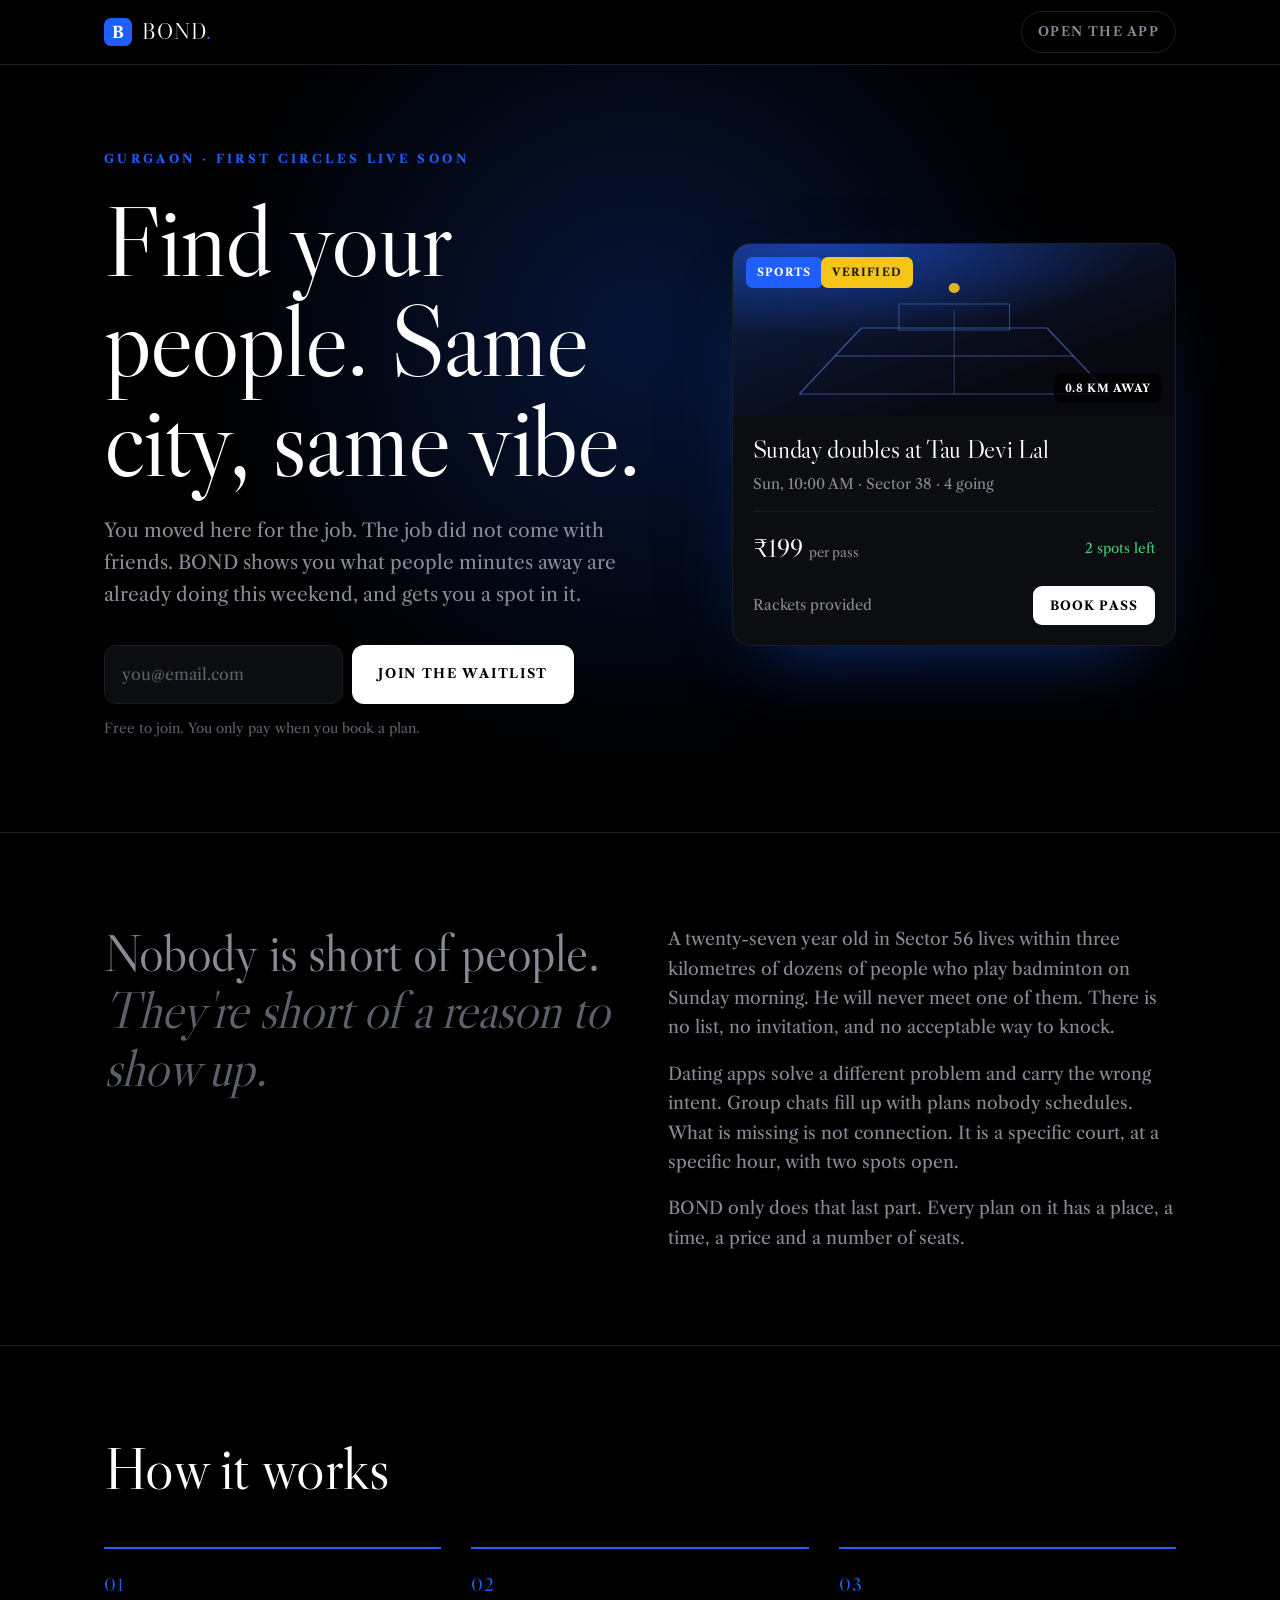
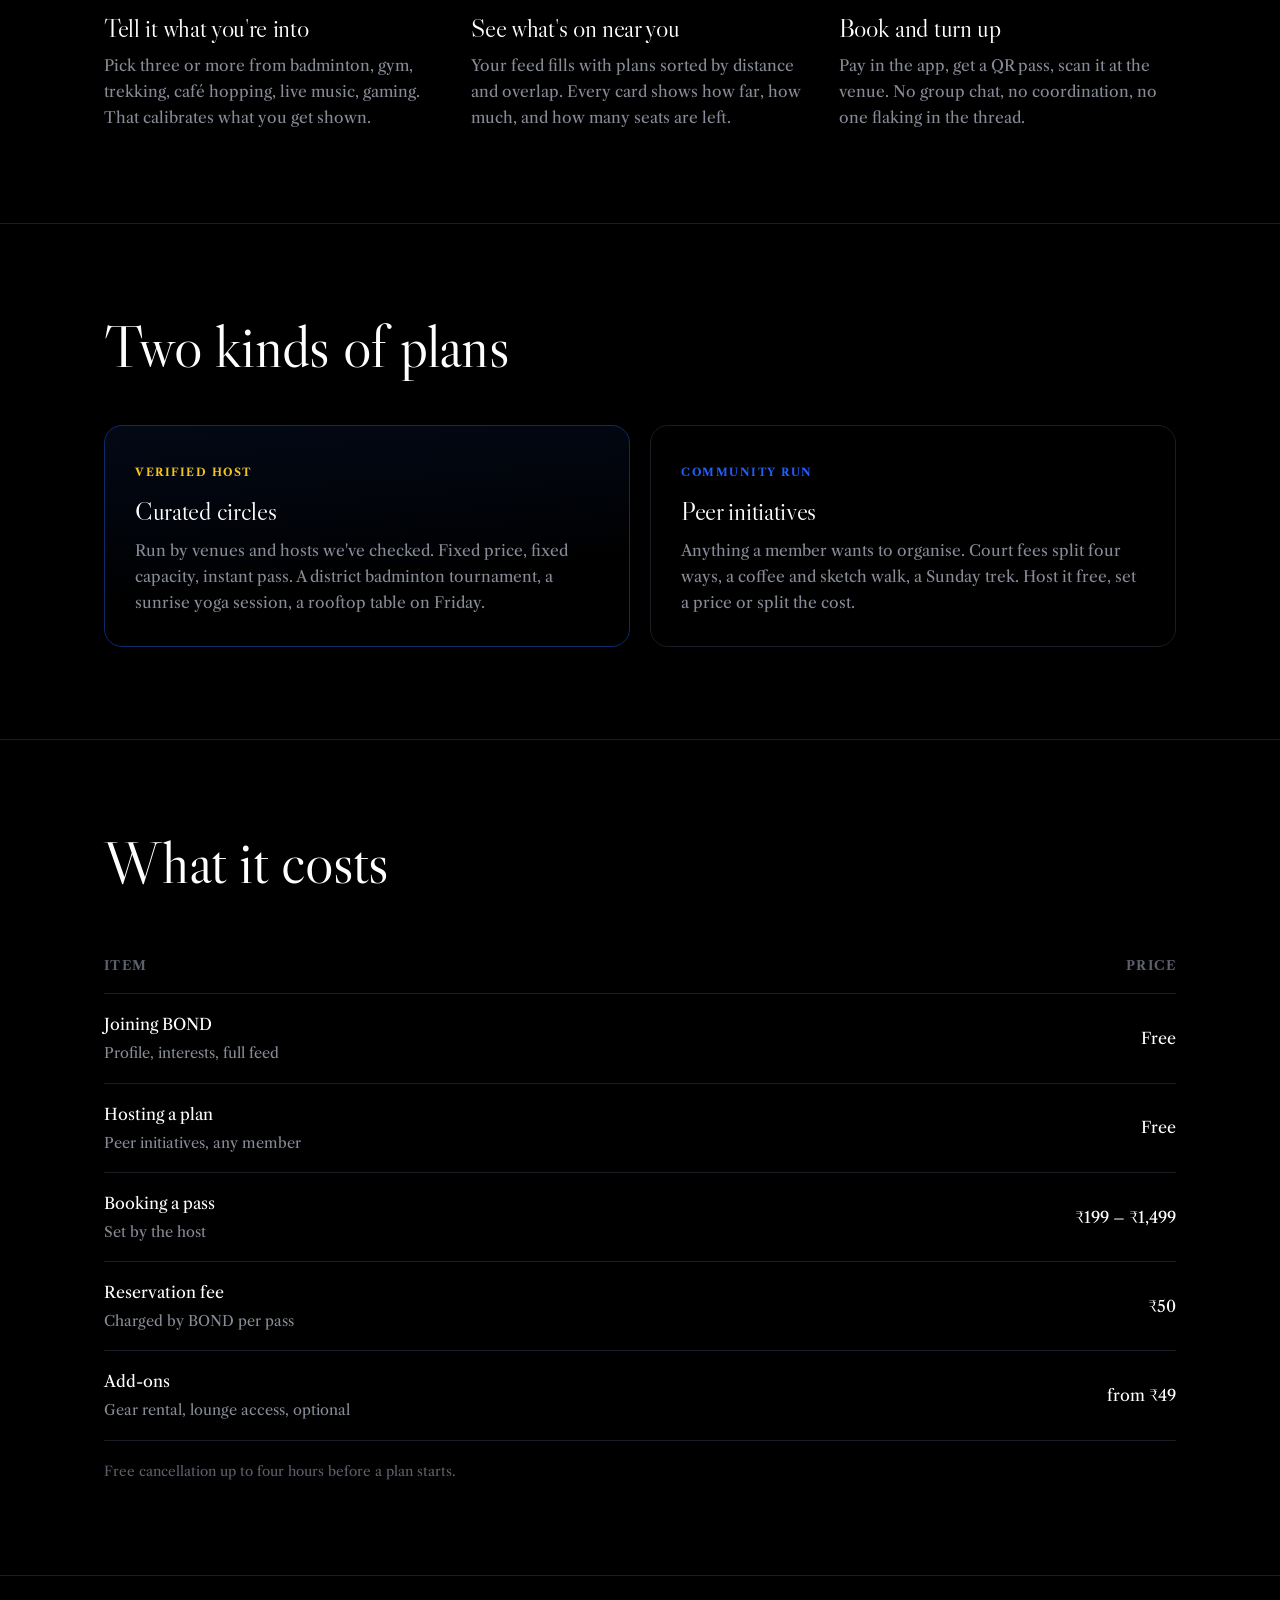
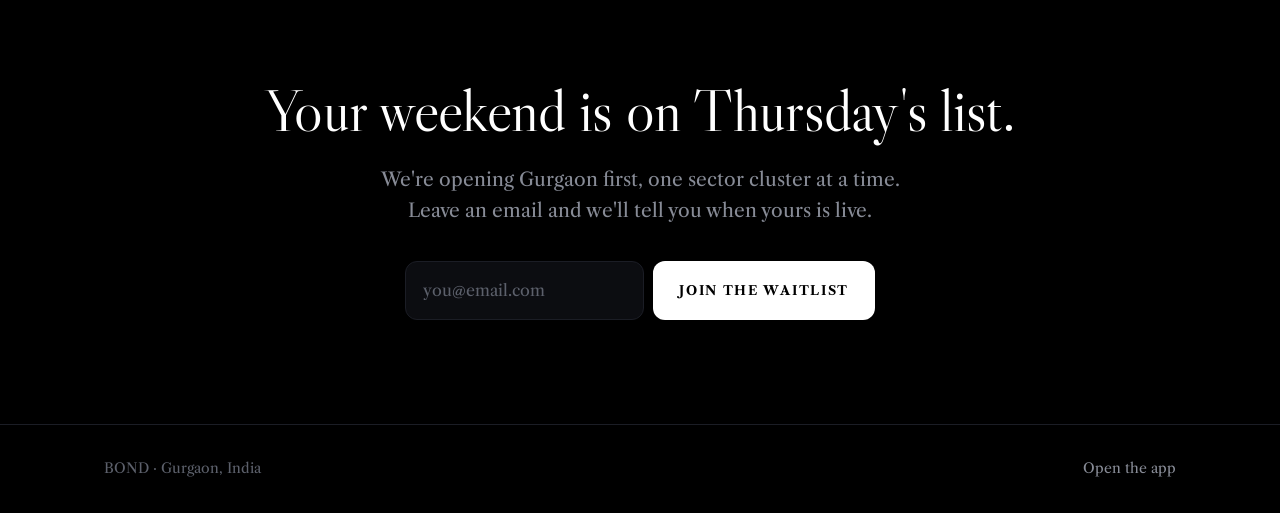
==== index.html @ ca1e25bb "Rename index.html.html to index.html" ====
<!DOCTYPE html>
<html lang="en">
<head>
<meta charset="utf-8">
<meta name="viewport" content="width=device-width, initial-scale=1, viewport-fit=cover">
<title>BOND — Find your people in Gurgaon</title>
<meta name="description" content="BOND finds the people near you already doing the thing you want to do. Book a badminton court, a trek or a coffee walk in three taps. Launching in Gurgaon.">
<meta property="og:title" content="BOND — Find your people">
<meta property="og:description" content="Same city, same vibe. Real plans with people who live minutes away. Launching in Gurgaon.">
<meta property="og:type" content="website">
<link rel="preconnect" href="https://fonts.googleapis.com">
<link rel="preconnect" href="https://fonts.gstatic.com" crossorigin>
<link href="https://fonts.googleapis.com/css2?family=Libre+Caslon+Display&family=Libre+Caslon+Text:ital,wght@0,400;0,700;1,400&display=swap" rel="stylesheet">
<style>
  :root{
    --ink:#000000;
    --raise:#0C0D11;
    --line:#1B1D25;
    --blue:#1F5FFF;
    --blue-dim:#0E2A6B;
    --coral:#F0473E;
    --gold:#F5C518;
    --green:#3FD07A;
    --fg:#FFFFFF;
    --mut:#878B96;
    --mut2:#5C606B;
    box-sizing:border-box;
    padding-top:env(safe-area-inset-top,0px);
    padding-bottom:env(safe-area-inset-bottom,0px);
  }
  *,*::before,*::after{box-sizing:inherit}
  html{scroll-padding-top:env(safe-area-inset-top,0px);-webkit-text-size-adjust:100%}
  body{
    margin:0;background:var(--ink);color:var(--fg);
    font-family:'Big Caslon','Libre Caslon Text','Libre Caslon Display',Georgia,'Times New Roman',serif;
    font-size:17.5px;line-height:1.68;
    -webkit-font-smoothing:antialiased;
  }
  .wrap{max-width:1120px;margin:0 auto;padding:0 24px}

  h1,h2,h3,.disp{
    font-family:'Big Caslon','Libre Caslon Display',Georgia,'Times New Roman',serif;
    font-weight:400;line-height:1.02;letter-spacing:-.012em;margin:0;
  }
  h1{font-size:clamp(50px,8.8vw,102px);line-height:.98;letter-spacing:-.02em}
  h2{font-size:clamp(34px,5vw,60px)}
  h3{font-size:clamp(21px,2.2vw,26px);line-height:1.18}
  p{margin:0}
  a{color:inherit}

  /* nav */
  nav{
    position:sticky;top:env(safe-area-inset-top,0px);z-index:40;
    background:rgba(0,0,0,.82);backdrop-filter:blur(14px);
    border-bottom:1px solid var(--line);
  }
  .navin{display:flex;align-items:center;justify-content:space-between;height:64px}
  .mark{display:flex;align-items:center;gap:10px;text-decoration:none}
  .mark i{
    width:28px;height:28px;border-radius:7px;background:var(--blue);
    display:grid;place-items:center;font-style:normal;font-size:16px;
    font-weight:900;
  }
  .mark b{font-family:'Big Caslon','Libre Caslon Display',Georgia,serif;font-weight:400;font-size:22px;letter-spacing:.04em}
  .mark b::after{content:'.';color:var(--blue)}
  .ghost{
    font-size:13px;letter-spacing:.11em;text-transform:uppercase;text-decoration:none;
    padding:9px 16px;border:1px solid var(--line);border-radius:999px;color:var(--mut);
    font-weight:600;transition:color .18s,border-color .18s;
  }
  .ghost:hover{color:#fff;border-color:#34384400}
  .ghost:hover{border-color:#3a3f4d}

  /* hero */
  header{padding:84px 0 92px;position:relative;overflow:hidden}
  header::before{
    content:'';position:absolute;inset:-30% 0 auto 50%;translate:-50% 0;
    width:min(1000px,130%);aspect-ratio:1;border-radius:50%;
    background:radial-gradient(circle,rgba(31,95,255,.22),transparent 62%);
    pointer-events:none;
  }
  .hero{position:relative;display:grid;grid-template-columns:1.12fr .88fr;gap:62px;align-items:center}
  .kick{
    font-size:12px;letter-spacing:.28em;color:var(--blue);
    font-weight:700;margin-bottom:22px;
  }
  .lede{color:var(--mut);font-size:clamp(17px,1.65vw,19px);max-width:46ch;margin-top:24px}

  form{display:flex;gap:9px;margin-top:34px;max-width:470px;flex-wrap:wrap}
  input[type=email]{
    flex:1 1 230px;min-width:0;background:var(--raise);color:#fff;
    border:1px solid var(--line);border-radius:12px;padding:15px 17px;
    font:inherit;font-size:16px;
  }
  input::placeholder{color:var(--mut2)}
  input:focus-visible,button:focus-visible,a:focus-visible{
    outline:2px solid var(--blue);outline-offset:3px;
  }
  button{
    background:#fff;color:#000;border:0;border-radius:12px;padding:15px 26px;
    font:inherit;font-size:13px;letter-spacing:.13em;text-transform:uppercase;
    font-weight:800;cursor:pointer;
  }
  button:hover{background:var(--blue);color:#fff}
  .fine{font-size:13.5px;color:var(--mut2);margin-top:14px}
  .ok{color:var(--green);font-size:15px;margin-top:20px;display:none}

  /* the pass object */
  .card{
    background:var(--raise);border:1px solid var(--line);border-radius:18px;overflow:hidden;
    box-shadow:0 34px 80px -40px rgba(31,95,255,.55);
  }
  .shot{
    height:172px;position:relative;
    background:
      radial-gradient(120% 90% at 20% 0%,rgba(31,95,255,.5),transparent 60%),
      linear-gradient(160deg,#10224e,#070810 72%);
  }
  .shot svg{position:absolute;inset:0;width:100%;height:100%}
  .chip{
    position:absolute;font-size:11px;letter-spacing:.12em;text-transform:uppercase;
    font-weight:700;padding:6px 11px;border-radius:7px;
  }
  .chip.cat{top:13px;left:13px;background:var(--blue);color:#fff}
  .chip.ver{top:13px;left:88px;background:var(--gold);color:#1a1300}
  .chip.km{bottom:13px;right:13px;background:rgba(0,0,0,.74);color:#fff;letter-spacing:.05em}
  .cbody{padding:18px 20px 20px}
  .cbody h3{margin-bottom:7px}
  .meta{color:var(--mut);font-size:14.5px}
  .split{
    display:flex;align-items:center;justify-content:space-between;
    margin-top:15px;padding-top:15px;border-top:1px solid var(--line);
  }
  .price{font-family:'Big Caslon','Libre Caslon Display',Georgia,serif;font-weight:400;font-size:26px}
  .price span{font-size:13px;color:var(--mut);font-weight:400;font-family:'Big Caslon','Libre Caslon Text',Georgia,serif}
  .spots{font-size:13.5px;color:var(--green)}
  .fake{
    background:#fff;color:#000;border-radius:9px;padding:9px 17px;font-size:12.5px;
    letter-spacing:.09em;text-transform:uppercase;font-weight:800;
  }

  /* sections */
  section{padding:92px 0;border-top:1px solid var(--line)}
  .stateline{
    font-family:'Big Caslon','Libre Caslon Display',Georgia,serif;font-weight:400;
    font-size:clamp(30px,4.3vw,52px);line-height:1.1;max-width:20ch;letter-spacing:-.015em;
  }
  .stateline em{font-style:italic;color:var(--mut2)}
  .two{display:grid;grid-template-columns:1fr 1fr;gap:56px;align-items:start}
  .two p{color:var(--mut);max-width:48ch}
  .two p + p{margin-top:17px}

  ol{list-style:none;counter-reset:s;padding:0;margin:48px 0 0;display:grid;gap:30px;grid-template-columns:repeat(3,1fr)}
  ol li{counter-increment:s;border-top:2px solid var(--blue);padding-top:20px}
  ol li::before{
    content:counter(s,decimal-leading-zero);display:block;
    font-family:'Big Caslon','Libre Caslon Display',Georgia,serif;font-weight:400;
    font-size:19px;color:var(--blue);letter-spacing:.06em;margin-bottom:12px;
  }
  ol li p{color:var(--mut);font-size:15.5px;margin-top:9px}

  .panels{display:grid;grid-template-columns:1fr 1fr;gap:20px;margin-top:48px}
  .panel{border:1px solid var(--line);border-radius:18px;padding:30px}
  .panel.lit{border-color:var(--blue-dim);background:linear-gradient(175deg,rgba(31,95,255,.09),transparent 70%)}
  .panel p{color:var(--mut);font-size:15.5px;margin-top:12px}
  .tag{
    display:inline-block;font-size:11px;letter-spacing:.14em;text-transform:uppercase;
    font-weight:700;color:var(--blue);margin-bottom:14px;
  }
  .panel.lit .tag{color:var(--gold)}

  table{width:100%;border-collapse:collapse;margin-top:44px;font-size:16px}
  th,td{text-align:left;padding:17px 0;border-bottom:1px solid var(--line)}
  th{font-weight:700;font-size:13px;letter-spacing:.11em;text-transform:uppercase;color:var(--mut2)}
  td:last-child,th:last-child{text-align:right}
  td em{font-style:normal;color:var(--mut);font-size:14.5px;display:block;margin-top:3px}

  .close{text-align:center;padding:104px 0}
  .close form{margin:34px auto 0;justify-content:center}
  footer{border-top:1px solid var(--line);padding:32px 0;color:var(--mut2);font-size:14px}
  .fin{display:flex;justify-content:space-between;gap:16px;flex-wrap:wrap}
  footer a{color:var(--mut);text-decoration:none}
  footer a:hover{color:#fff}

  @media (max-width:880px){
    .hero,.two,.panels{grid-template-columns:1fr;gap:44px}
    ol{grid-template-columns:1fr;gap:26px}
    header{padding:58px 0 68px}
    section{padding:70px 0}
    .close{padding:78px 0}
  }
  @media (prefers-reduced-motion:reduce){*{transition:none!important;animation:none!important}}
</style>
</head>
<body>

<nav><div class="wrap navin">
  <a class="mark" href="#top"><i>B</i><b>BOND</b></a>
  <a class="ghost" href="https://bond-968340508411.asia-southeast1.run.app">Open the app</a>
</div></nav>

<header id="top"><div class="wrap hero">
  <div>
    <p class="kick">GURGAON · FIRST CIRCLES LIVE SOON</p>
    <h1>Find your people. Same city, same vibe.</h1>
    <p class="lede">You moved here for the job. The job did not come with friends. BOND shows you what people minutes away are already doing this weekend, and gets you a spot in it.</p>

    <form id="wl" novalidate>
      <input type="email" id="em" placeholder="you@email.com" aria-label="Email address" required>
      <button type="submit">Join the waitlist</button>
    </form>
    <p class="fine">Free to join. You only pay when you book a plan.</p>
    <p class="ok" id="ok">You're on the list. We'll write when Gurgaon circles open.</p>
  </div>

  <div class="card" aria-label="Example plan on BOND">
    <div class="shot">
      <svg viewBox="0 0 400 172" preserveAspectRatio="none" aria-hidden="true">
        <g stroke="#5E8CFF" stroke-opacity=".5" fill="none" stroke-width="1.2">
          <path d="M60 150 L340 150 M92 112 L308 112 M116 84 L284 84"/>
          <path d="M60 150 L116 84 M340 150 L284 84"/>
          <path d="M200 66 L200 150" stroke-opacity=".28"/>
        </g>
        <rect x="150" y="60" width="100" height="26" fill="none" stroke="#5E8CFF" stroke-opacity=".45"/>
        <circle cx="200" cy="44" r="5" fill="#F5C518" fill-opacity=".9"/>
      </svg>
      <span class="chip cat">Sports</span>
      <span class="chip ver">Verified</span>
      <span class="chip km">0.8 km away</span>
    </div>
    <div class="cbody">
      <h3>Sunday doubles at Tau Devi Lal</h3>
      <p class="meta">Sun, 10:00 AM · Sector 38 · 4 going</p>
      <div class="split">
        <span class="price">₹199 <span>per pass</span></span>
        <span class="spots">2 spots left</span>
      </div>
      <div class="split" style="border:0;padding-top:13px;margin-top:2px">
        <span class="meta">Rackets provided</span>
        <span class="fake">Book pass</span>
      </div>
    </div>
  </div>
</div></header>

<section><div class="wrap two">
  <p class="stateline">Nobody is short of people. <em>They're short of a reason to show up.</em></p>
  <div>
    <p>A twenty-seven year old in Sector 56 lives within three kilometres of dozens of people who play badminton on Sunday morning. He will never meet one of them. There is no list, no invitation, and no acceptable way to knock.</p>
    <p>Dating apps solve a different problem and carry the wrong intent. Group chats fill up with plans nobody schedules. What is missing is not connection. It is a specific court, at a specific hour, with two spots open.</p>
    <p>BOND only does that last part. Every plan on it has a place, a time, a price and a number of seats.</p>
  </div>
</div></section>

<section><div class="wrap">
  <h2>How it works</h2>
  <ol>
    <li><h3>Tell it what you're into</h3><p>Pick three or more from badminton, gym, trekking, café hopping, live music, gaming. That calibrates what you get shown.</p></li>
    <li><h3>See what's on near you</h3><p>Your feed fills with plans sorted by distance and overlap. Every card shows how far, how much, and how many seats are left.</p></li>
    <li><h3>Book and turn up</h3><p>Pay in the app, get a QR pass, scan it at the venue. No group chat, no coordination, no one flaking in the thread.</p></li>
  </ol>
</div></section>

<section><div class="wrap">
  <h2>Two kinds of plans</h2>
  <div class="panels">
    <div class="panel lit">
      <span class="tag">Verified host</span>
      <h3>Curated circles</h3>
      <p>Run by venues and hosts we've checked. Fixed price, fixed capacity, instant pass. A district badminton tournament, a sunrise yoga session, a rooftop table on Friday.</p>
    </div>
    <div class="panel">
      <span class="tag">Community run</span>
      <h3>Peer initiatives</h3>
      <p>Anything a member wants to organise. Court fees split four ways, a coffee and sketch walk, a Sunday trek. Host it free, set a price or split the cost.</p>
    </div>
  </div>
</div></section>

<section><div class="wrap">
  <h2>What it costs</h2>
  <table>
    <tr><th>Item</th><th>Price</th></tr>
    <tr><td>Joining BOND<em>Profile, interests, full feed</em></td><td>Free</td></tr>
    <tr><td>Hosting a plan<em>Peer initiatives, any member</em></td><td>Free</td></tr>
    <tr><td>Booking a pass<em>Set by the host</em></td><td>₹199 – ₹1,499</td></tr>
    <tr><td>Reservation fee<em>Charged by BOND per pass</em></td><td>₹50</td></tr>
    <tr><td>Add-ons<em>Gear rental, lounge access, optional</em></td><td>from ₹49</td></tr>
  </table>
  <p class="fine" style="margin-top:20px">Free cancellation up to four hours before a plan starts.</p>
</div></section>

<section class="close"><div class="wrap">
  <h2>Your weekend is on Thursday's list.</h2>
  <p class="lede" style="margin:22px auto 0">We're opening Gurgaon first, one sector cluster at a time. Leave an email and we'll tell you when yours is live.</p>
  <form id="wl2" novalidate>
    <input type="email" id="em2" placeholder="you@email.com" aria-label="Email address" required>
    <button type="submit">Join the waitlist</button>
  </form>
  <p class="ok" id="ok2" style="margin-left:auto;margin-right:auto">You're on the list. We'll write when Gurgaon circles open.</p>
</div></section>

<footer><div class="wrap fin">
  <span>BOND · Gurgaon, India</span>
  <span><a href="https://bond-968340508411.asia-southeast1.run.app">Open the app</a></span>
</div></footer>

<script>
(function(){
  function wire(formId, inputId, okId){
    var f=document.getElementById(formId), i=document.getElementById(inputId), o=document.getElementById(okId);
    if(!f) return;
    f.addEventListener('submit',function(e){
      e.preventDefault();
      var v=(i.value||'').trim();
      if(!/^[^\s@]+@[^\s@]+\.[^\s@]+$/.test(v)){ i.focus(); i.style.borderColor='#F0473E'; return; }
      i.style.borderColor='';
      try{
        var k='bond:waitlist', cur=JSON.parse(localStorage.getItem(k)||'[]');
        if(cur.indexOf(v)===-1){ cur.push(v); localStorage.setItem(k,JSON.stringify(cur)); }
      }catch(err){}
      f.style.display='none';
      o.style.display='block';
    });
  }
  wire('wl','em','ok');
  wire('wl2','em2','ok2');
})();
</script>
</body>
</html>
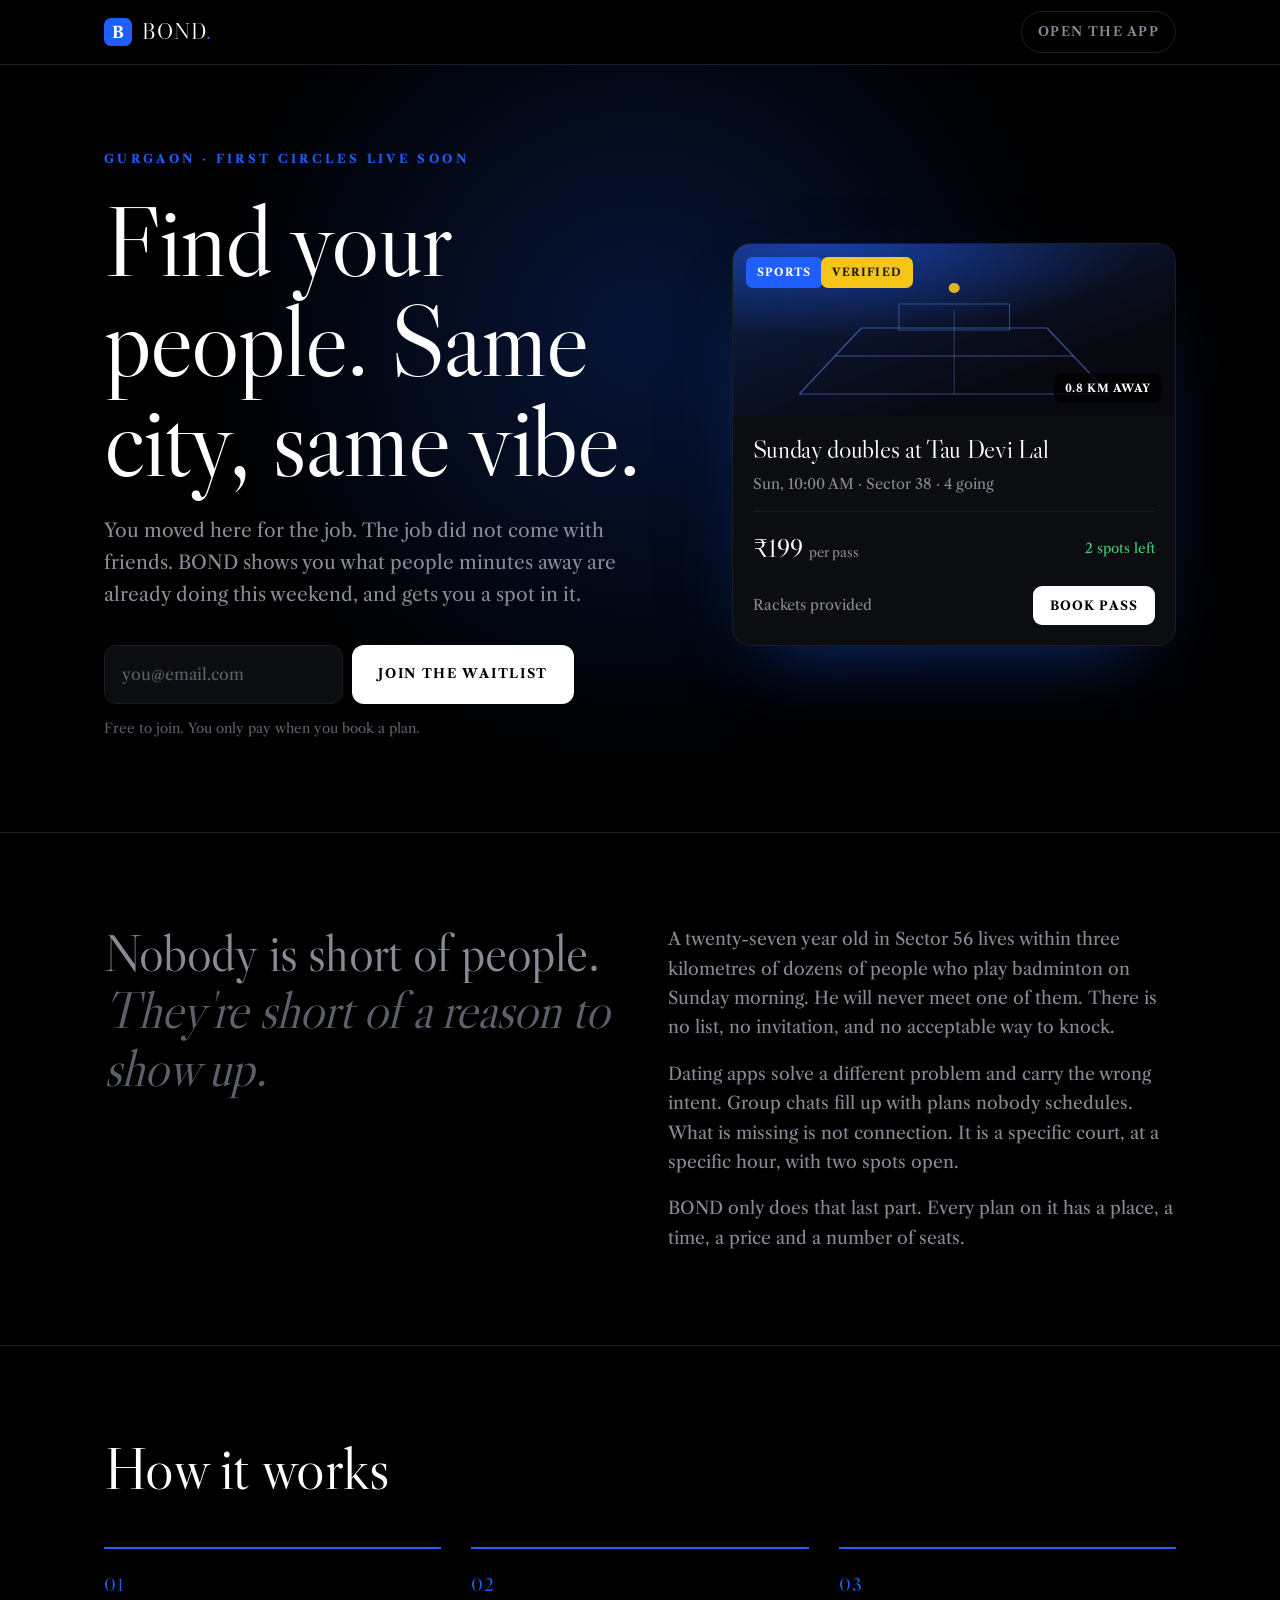
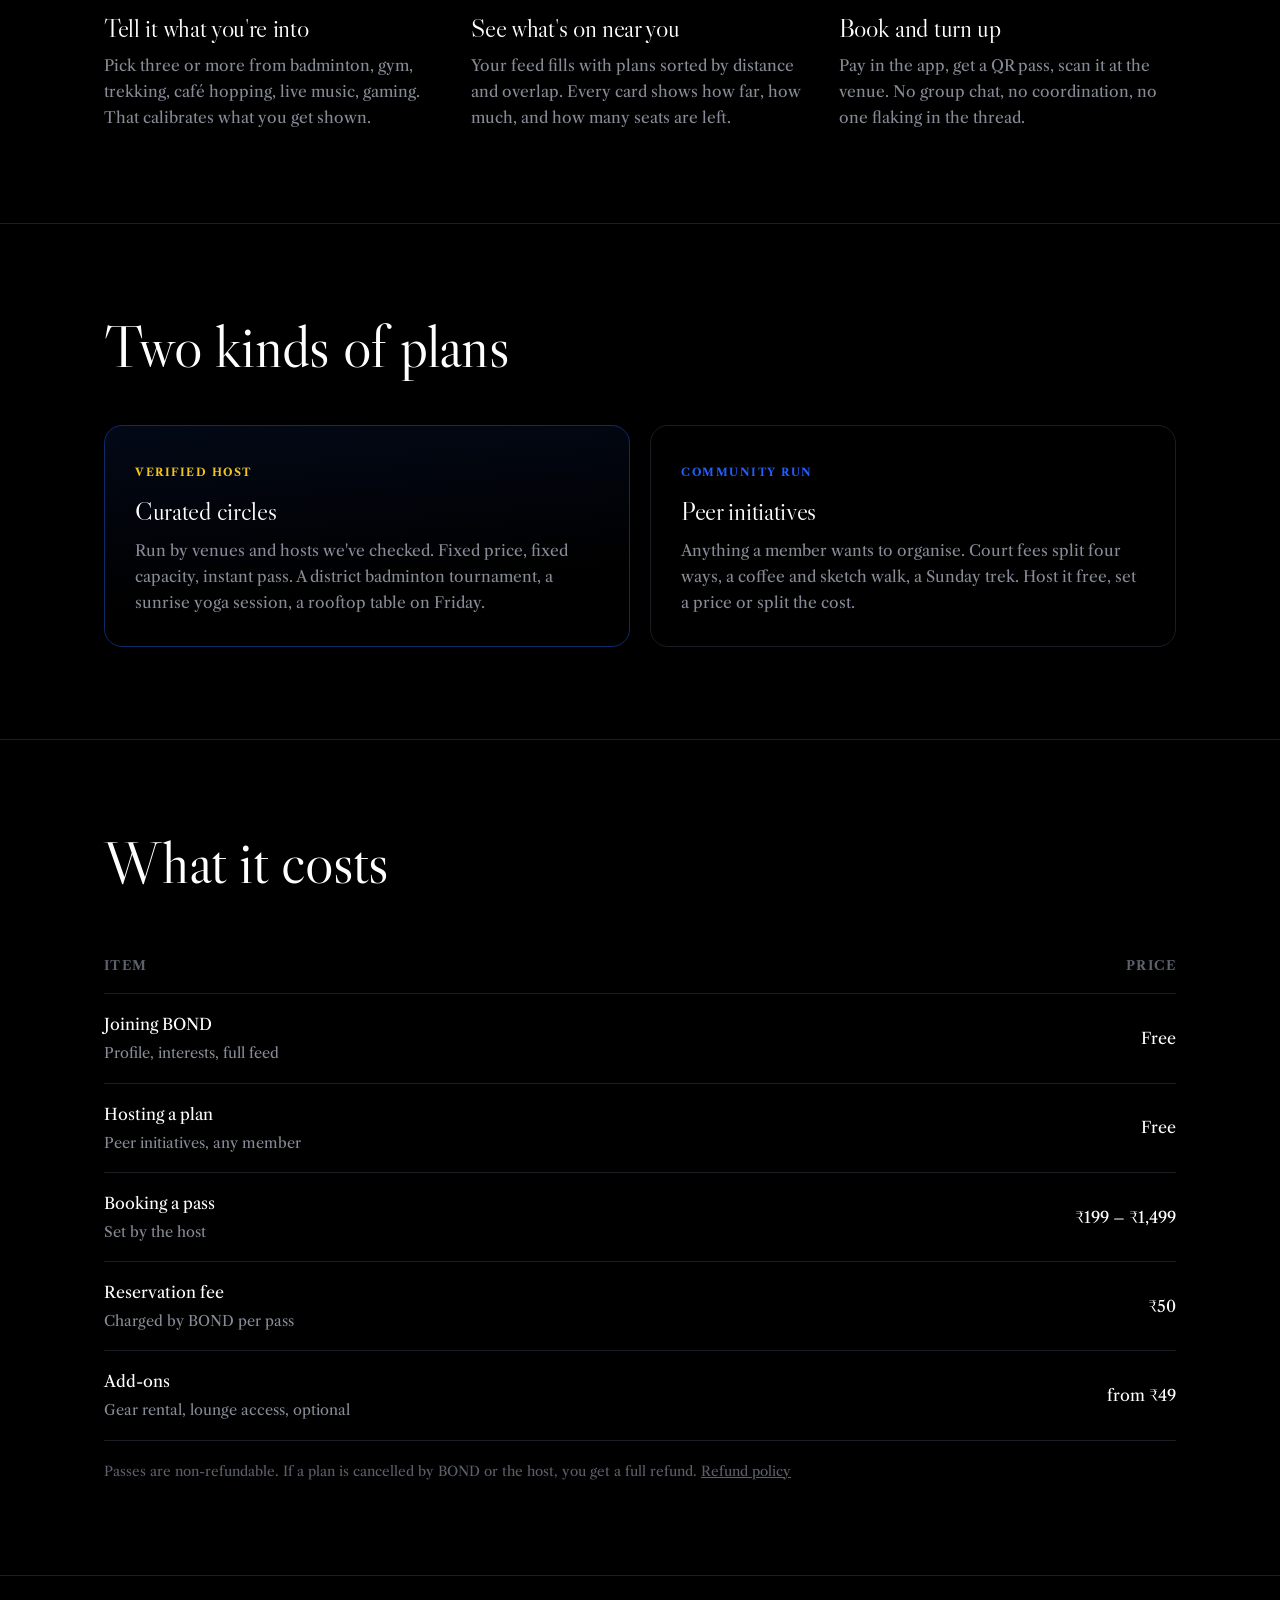
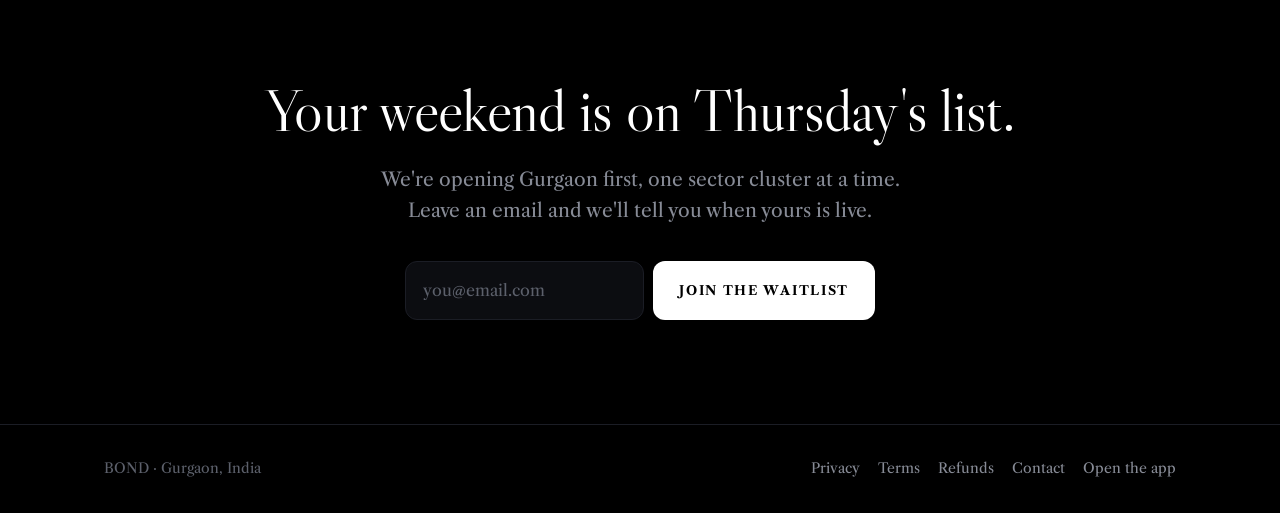
==== commit 2cc8e511: "Add privacy, terms, refund and contact pages Policy pages for payment-provider (Dodo) review, linked" ====
--- a/index.html
+++ b/index.html
@@ -1,6 +1,12 @@
 <!DOCTYPE html>
 <html lang="en">
-<head>
+<head> <script type="text/javascript">
+    (function(c,l,a,r,i,t,y){
+        c[a]=c[a]||function(){(c[a].q=c[a].q||[]).push(arguments)};
+        t=l.createElement(r);t.async=1;t.src="https://www.clarity.ms/tag/"+i;
+        y=l.getElementsByTagName(r)[0];y.parentNode.insertBefore(t,y);
+    })(window, document, "clarity", "script", "z5rflez6ff");
+</script>
 <meta charset="utf-8">
 <meta name="viewport" content="width=device-width, initial-scale=1, viewport-fit=cover">
 <title>BOND — Find your people in Gurgaon</title>
@@ -287,7 +293,7 @@
     <tr><td>Reservation fee<em>Charged by BOND per pass</em></td><td>₹50</td></tr>
     <tr><td>Add-ons<em>Gear rental, lounge access, optional</em></td><td>from ₹49</td></tr>
   </table>
-  <p class="fine" style="margin-top:20px">Free cancellation up to four hours before a plan starts.</p>
+  <p class="fine" style="margin-top:20px">Passes are non-refundable. If a plan is cancelled by BOND or the host, you get a full refund. <a href="/refund.html">Refund policy</a></p>
 </div></section>
 
 <section class="close"><div class="wrap">
@@ -302,7 +308,13 @@
 
 <footer><div class="wrap fin">
   <span>BOND · Gurgaon, India</span>
-  <span><a href="https://bond-968340508411.asia-southeast1.run.app">Open the app</a></span>
+  <span style="display:flex;gap:18px;flex-wrap:wrap">
+    <a href="/privacy.html">Privacy</a>
+    <a href="/terms.html">Terms</a>
+    <a href="/refund.html">Refunds</a>
+    <a href="/contact.html">Contact</a>
+    <a href="https://bond-968340508411.asia-southeast1.run.app">Open the app</a>
+  </span>
 </div></footer>
 
 <script>
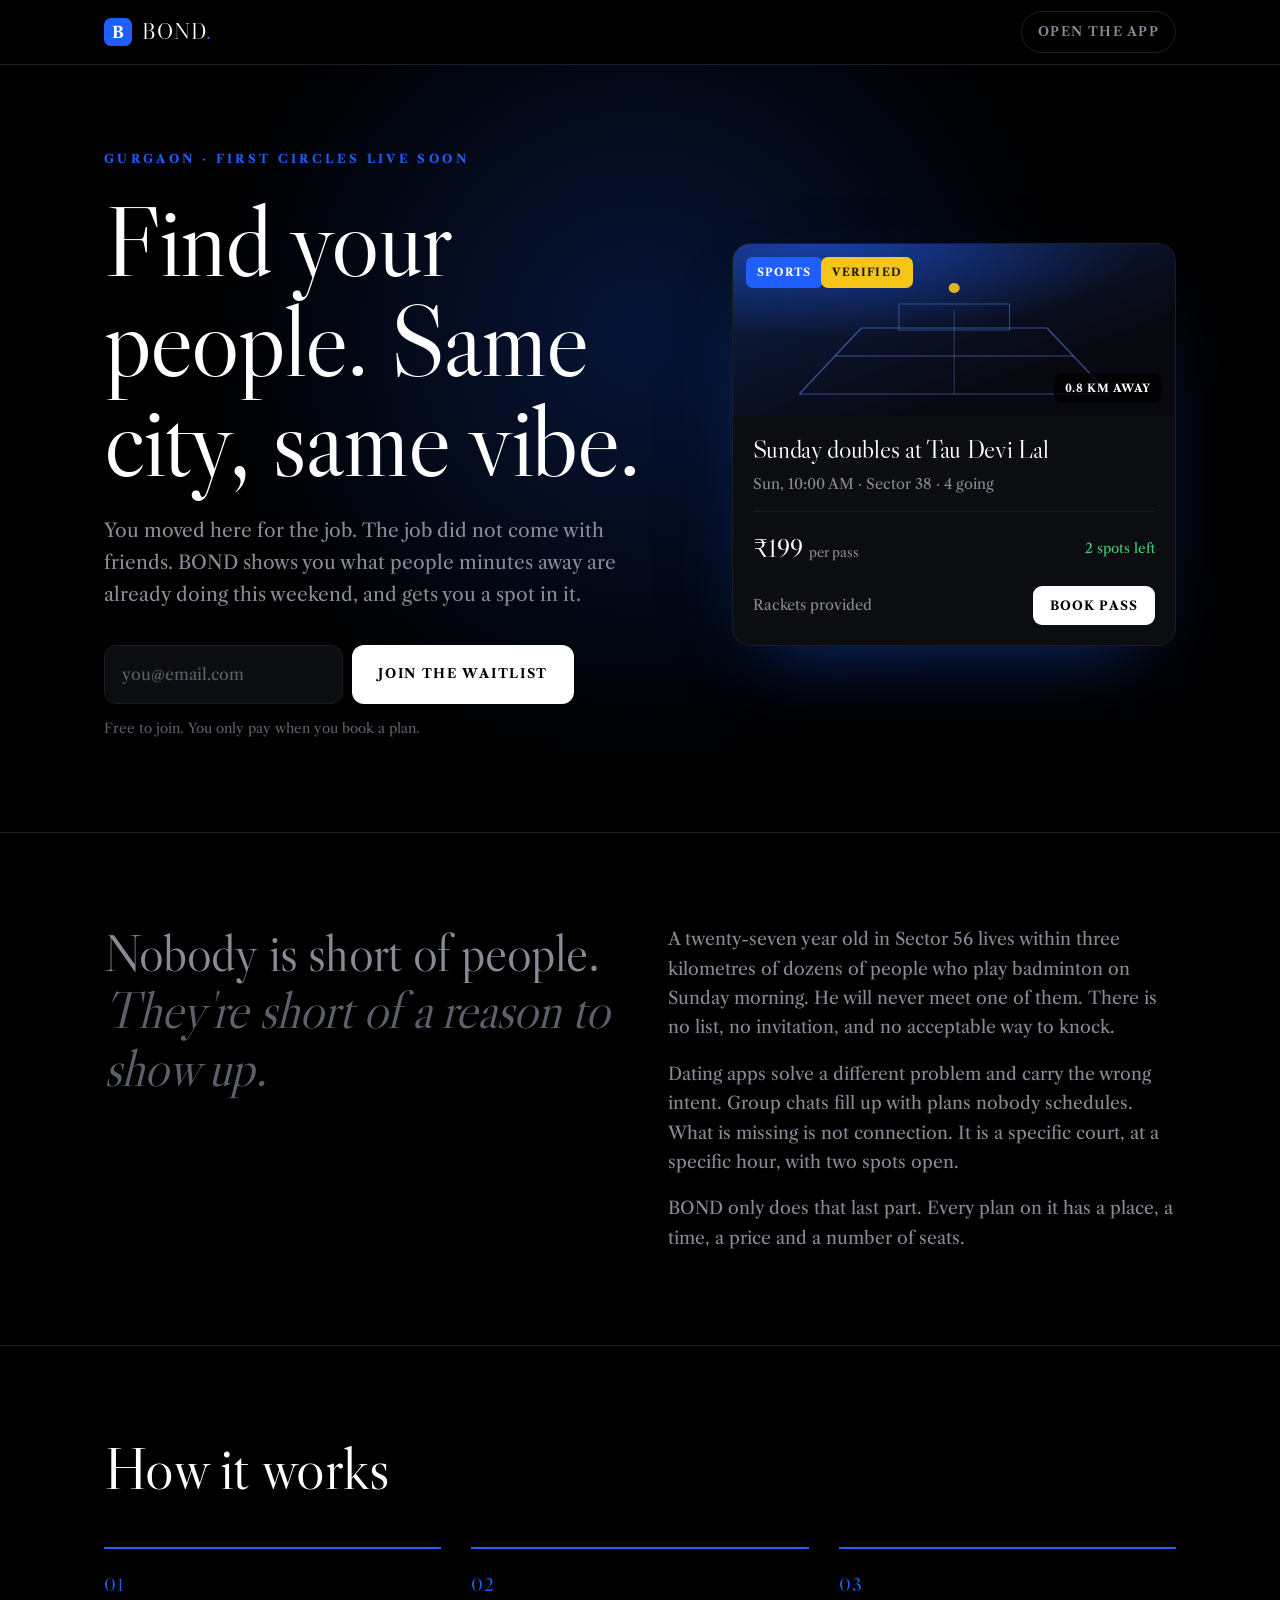
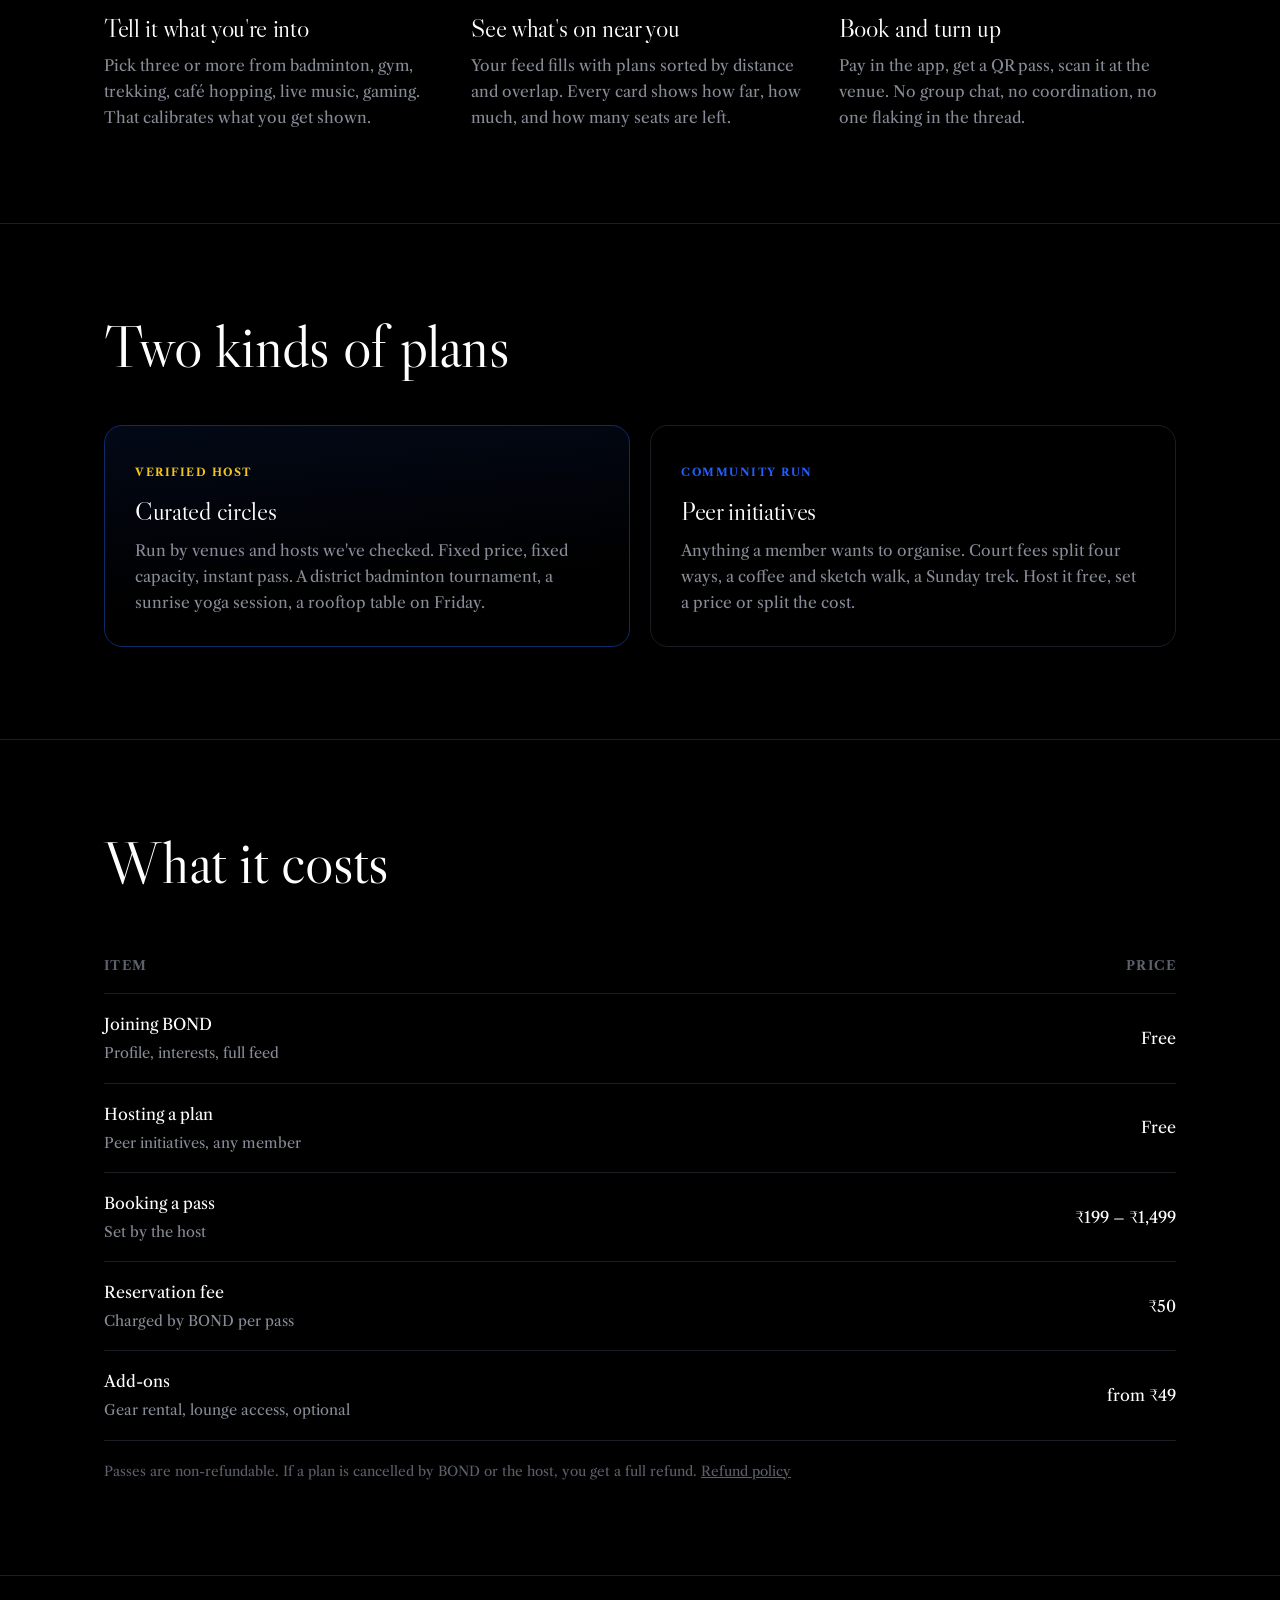
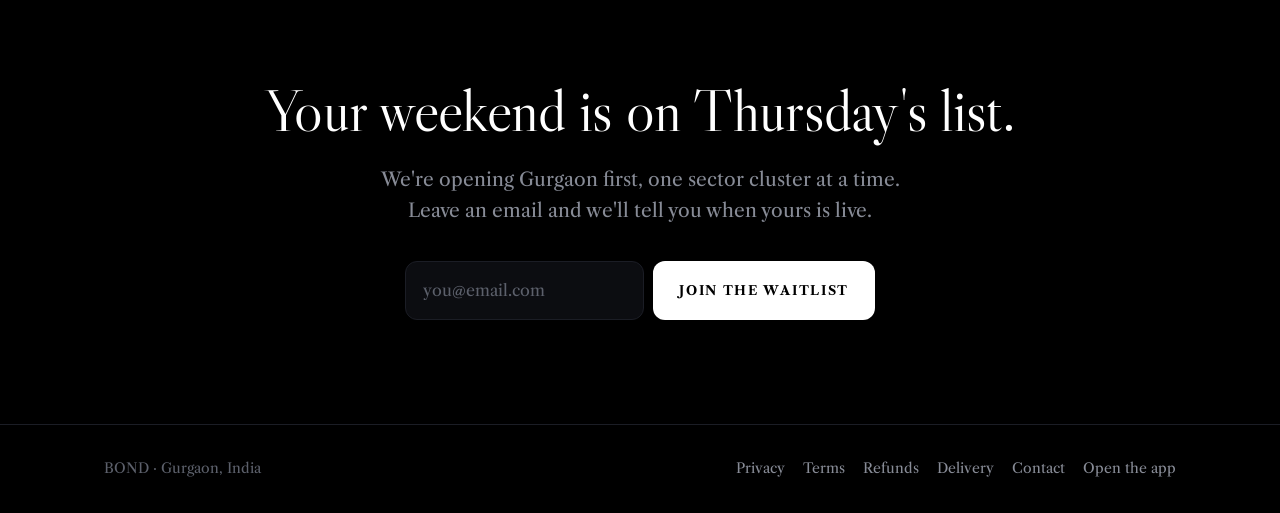
==== commit 1b47933c: "Switch payment partner to Razorpay; add delivery policy Policy pages now name Razorpay as the paymen" ====
--- a/index.html
+++ b/index.html
@@ -312,6 +312,7 @@
     <a href="/privacy.html">Privacy</a>
     <a href="/terms.html">Terms</a>
     <a href="/refund.html">Refunds</a>
+    <a href="/shipping.html">Delivery</a>
     <a href="/contact.html">Contact</a>
     <a href="https://bond-968340508411.asia-southeast1.run.app">Open the app</a>
   </span>
